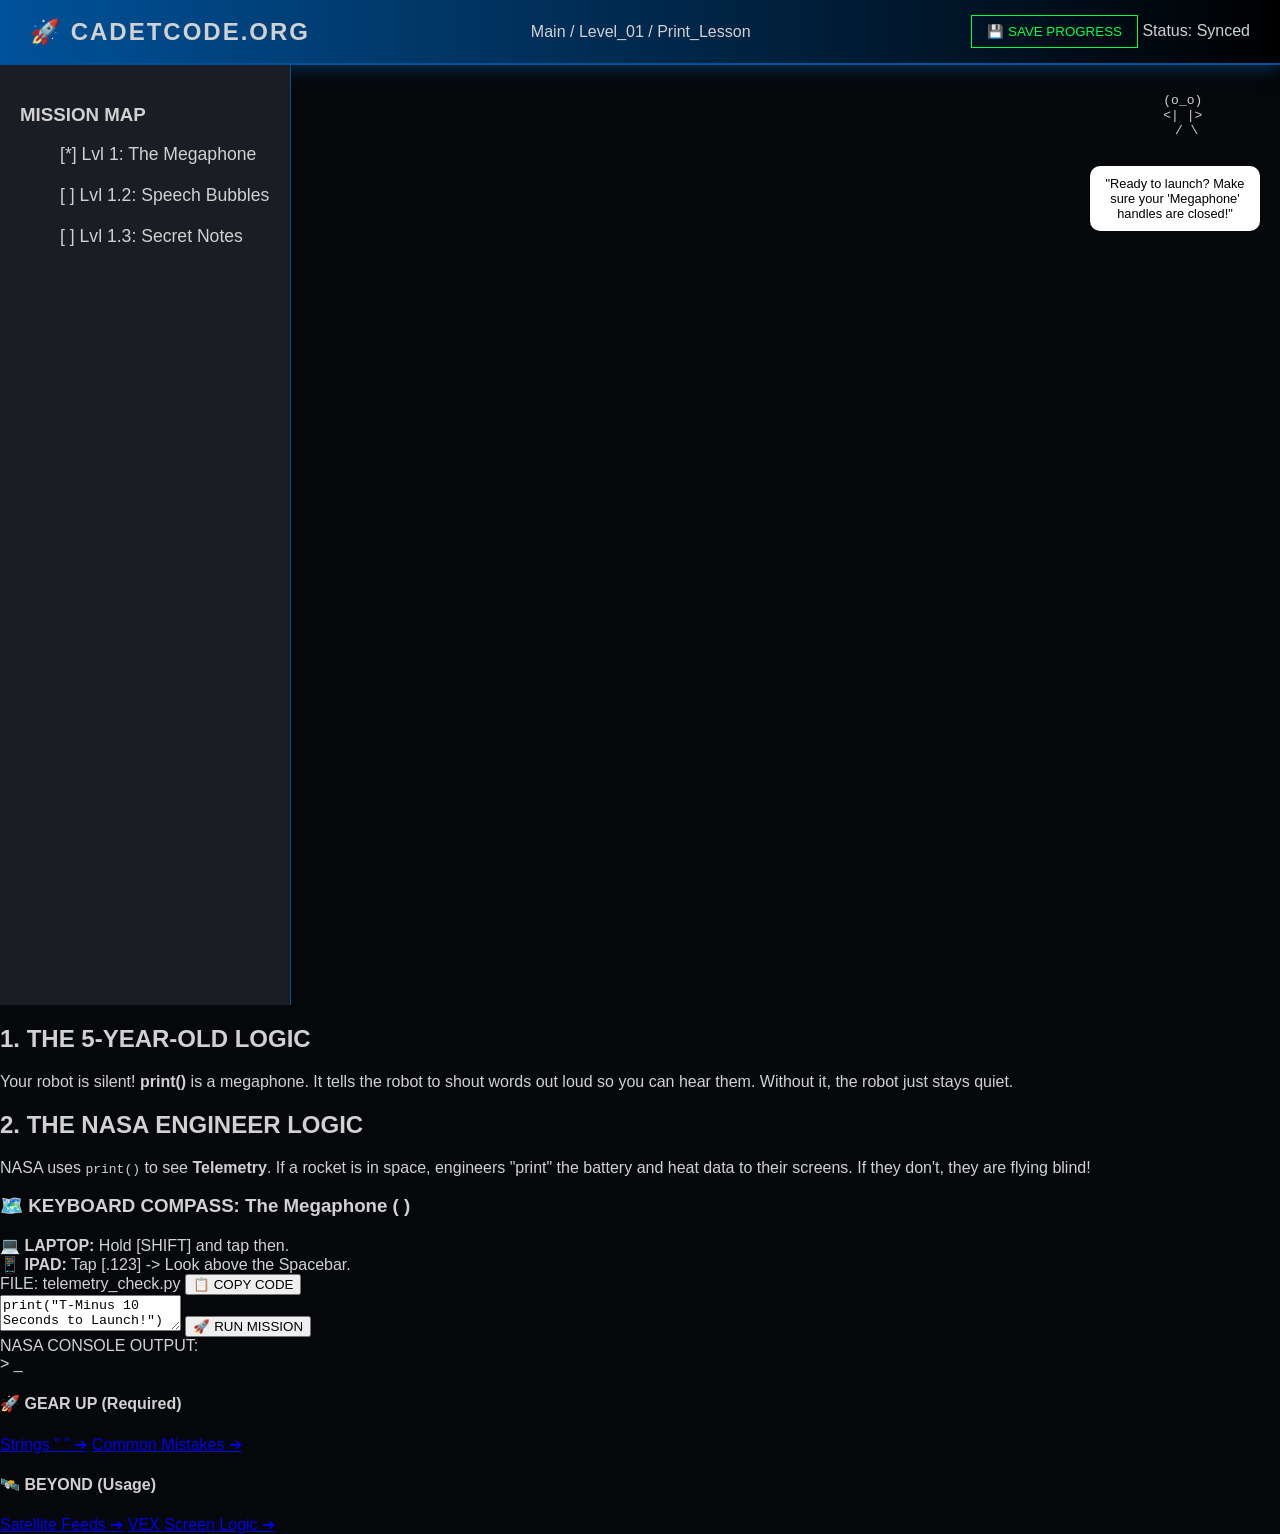
==== Level_01_Print/printlesson.html @ 0a71fd40 "Create printlesson.html" ====
<!DOCTYPE html>
<html lang="en">
<head>
    <meta charset="UTF-8">
    <meta name="viewport" content="width=device-width, initial-scale=1.0">
    <title>Level 1: The Megaphone | CadetCode.org</title>
    
    <link rel="stylesheet" href="../assets/style.css">
</head>
<body class="nasa-theme">

    <header class="mission-header">
        <div class="logo">🚀 CADETCODE.ORG</div>
        <div class="breadcrumb">Main / Level_01 / Print_Lesson</div>
        <div class="save-zone">
            <button id="saveBtn" onclick="saveMyProgress()">💾 SAVE PROGRESS</button>
            <span id="saveStatus">Status: Synced</span>
        </div>
    </header>

    <div class="main-container">
        
        <nav class="sidebar">
            <h3>MISSION MAP</h3>
            <ul>
                <li class="level-item active">
                    <a href="printlesson.html">[*] Lvl 1: The Megaphone</a>
                </li>
                <li class="level-item">
                    <a href="stringlesson.html">[ ] Lvl 1.2: Speech Bubbles</a>
                </li>
                <li class="level-item">
                    <a href="commentlesson.html">[ ] Lvl 1.3: Secret Notes</a>
                </li>
            </ul>
        </nav>

        <main class="lesson-area">
            
            <section class="explanation-box">
                <h2>1. THE 5-YEAR-OLD LOGIC</h2>
                <p>Your robot is silent! <b>print()</b> is a megaphone. It tells the robot to shout words out loud so you can hear them. Without it, the robot just stays quiet.</p>

                <h2>2. THE NASA ENGINEER LOGIC</h2>
                <p>NASA uses <code>print()</code> to see <b>Telemetry</b>. If a rocket is in space, engineers "print" the battery and heat data to their screens. If they don't, they are flying blind!</p>

                <div class="keyboard-compass">
                    <h3>🗺️ KEYBOARD COMPASS: The Megaphone ( )</h3>
                    <div class="compass-grid">
                        <div class="device-info">
                            <strong>💻 LAPTOP:</strong> Hold [SHIFT] and tap then.
                        </div>
                        <div class="device-info">
                            <strong>📱 IPAD:</strong> Tap [.123] -> Look above the Spacebar.
                        </div>
                    </div>
                </div>
            </section>

            <section class="cockpit">
                <div class="code-header">
                    <span>FILE: telemetry_check.py</span>
                    <button class="copy-btn" onclick="copyMissionCode()">📋 COPY CODE</button>
                </div>

                <textarea id="editor" spellcheck="false" oninput="liveCheck()">print("T-Minus 10 Seconds to Launch!")</textarea>

                <button class="run-btn" onclick="runMission()">🚀 RUN MISSION</button>

                <div class="terminal">
                    <div id="terminal-header">NASA CONSOLE OUTPUT:</div>
                    <div id="output">> _</div>
                </div>
            </section>

            <footer class="lesson-footer">
                <div class="link-group">
                    <h4>🚀 GEAR UP (Required)</h4>
                    <a href="stringlesson.html">Strings " " ➔</a>
                    <a href="../help/errors.html">Common Mistakes ➔</a>
                </div>
                <div class="link-group">
                    <h4>🛰️ BEYOND (Usage)</h4>
                    <a href="../NASA/satellites.html">Satellite Feeds ➔</a>
                    <a href="../Robotics/vex.html">VEX Screen Logic ➔</a>
                </div>
            </footer>
        </main>

        <aside class="stickman-corner">
            <div id="commander-stick-visual">
                <pre id="stickman-face">
  (o_o)
  <| |>
   / \
                </pre>
            </div>
            <div class="speech-bubble" id="stickman-msg">
                "Ready to launch? Make sure your 'Megaphone' handles are closed!"
            </div>
        </aside>
    </div>

    <script src="../ASCII/poses.js"></script>
    <script src="../assets/saveSystem.js"></script>
    <script src="../assets/uiLogic.js"></script>

    <script>
        function copyMissionCode() {
            const editor = document.getElementById('editor');
            editor.select();
            document.execCommand('copy');
            updateStickman("Mission code copied! Paste it in the cockpit.", "happy");
        }

        function runMission() {
            const code = document.getElementById('editor').value;
            const output = document.getElementById('output');
            
            // Checking for the right syntax
            if (code.includes('print(') && code.includes(')') && code.includes('"')) {
                // Extracts text between quotes
                const result = code.match(/"([^"]+)"/);
                output.innerText = "> " + (result ? result : "SUCCESS!");
                updateStickman("BOOM! Telemetry received. Mission Success!", "happy");
            } else {
                output.innerText = "> ERROR: Malformed Megaphone Command!";
                updateStickman("Whoops! Check your 'Parentheses' or 'Quotes'!", "warning");
            }
        }

        function liveCheck() {
            const code = document.getElementById('editor').value;
            // If they are missing the closing bracket, Stickman warns them live
            if (code.includes('(') && !code.includes(')')) {
                updateStickman("Don't forget to close the handle ')'!", "warning");
            }
        }
    </script>
</body>
</html>
---- assets/style.css ----
/* --- CORE THEME: Deep Space & Neon --- */
:root {
    --bg-black: #05070a;
    --panel-gray: #1a1d23;
    --nasa-blue: #00529b;
    --neon-green: #00ff41;
    --text-silver: #d1d1d1;
    --locked-gray: #444;
}

body {
    background-color: var(--bg-black);
    color: var(--text-silver);
    font-family: 'Segoe UI', Tahoma, Geneva, Verdana, sans-serif;
    margin: 0;
    overflow-x: hidden;
}

/* --- HEADER & MISSION CONTROL --- */
.mission-header {
    background: linear-gradient(90deg, var(--nasa-blue), #000);
    padding: 15px 30px;
    display: flex;
    justify-content: space-between;
    align-items: center;
    border-bottom: 2px solid var(--nasa-blue);
    box-shadow: 0 4px 15px rgba(0, 82, 155, 0.5);
}

.logo {
    font-weight: bold;
    letter-spacing: 2px;
    font-size: 1.5rem;
}

#saveBtn {
    background: transparent;
    border: 1px solid var(--neon-green);
    color: var(--neon-green);
    padding: 8px 15px;
    cursor: pointer;
    transition: all 0.3s ease;
}

#saveBtn:hover {
    background: var(--neon-green);
    color: black;
    box-shadow: 0 0 20px var(--neon-green);
}

/* --- SIDEBAR & HOVER BOXES --- */
.sidebar {
    width: 250px;
    background: var(--panel-gray);
    height: 100vh;
    padding: 20px;
    border-right: 1px solid var(--nasa-blue);
}

.level-item {
    position: relative;
    list-style: none;
    margin-bottom: 20px;
}

.level-item a {
    color: var(--text-silver);
    text-decoration: none;
    font-size: 1.1rem;
}

.level-item.locked a {
    color: var(--locked-gray);
    cursor: not-allowed;
}

.hover-box {
    display: none;
    position: absolute;
    left: 210px;
    top: 0;
    width: 250px;
    background: #222;
    border: 1px solid var(--neon-green);
    padding: 10px;
    z-index: 100;
    font-size: 0.9rem;
    box-shadow: 5px 5px 15px rgba(0,0,0,0.8);
}

/* --- COMMANDER STICK --- */
.stickman-corner {
    position: fixed;
    top: 80px;
    right: 20px;
    text-align: center;
}

#commander-stick pre {
    font-family: monospace;
    font-size: 1.2rem;
    color: var(--neon-green);
    text-shadow: 0 0 5px var(--neon-green);
    animation: floating 3s ease-in-out infinite;
}

.speech-bubble {
    background: white;
    color: black;
    padding: 10px;
    border-radius: 10px;
    max-width: 150px;
    font-size: 0.8rem;
    margin-top: 10px;
    position: relative;
}

/* --- ANIMATIONS --- */
@keyframes floating {
    0% { transform: translateY(0px); }
    50% { transform: translateY(-10px); }
    100% { transform: translateY(0px); }
}

/* --- HUD CARDS --- */
.hub-card {
    background: #0d1117;
    border: 1px solid #30363d;
    padding: 20px;
    border-radius: 8px;
    transition: transform 0.2s;
}

.hub-card:hover {
    transform: scale(1.02);
    border-color: var(--nasa-blue);
}
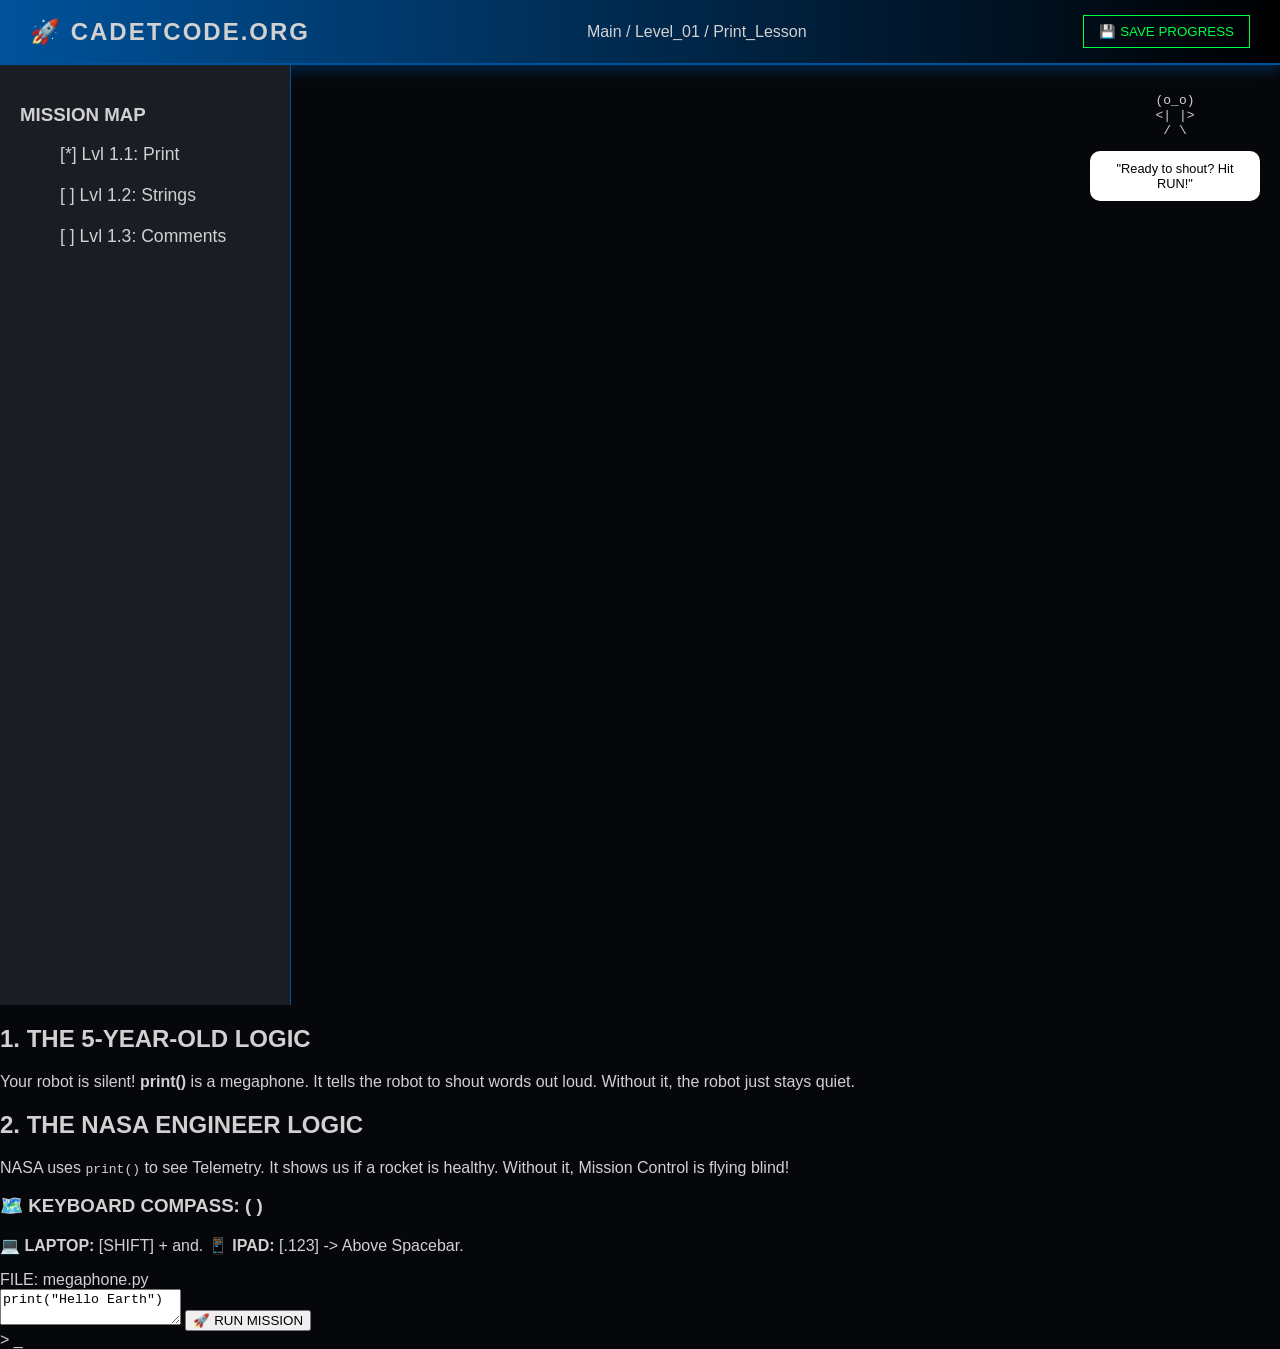
==== commit 3473ab1e: "Update printlesson.html" ====
--- a/Level_01_Print/printlesson.html
+++ b/Level_01_Print/printlesson.html
@@ -3,8 +3,7 @@
 <head>
     <meta charset="UTF-8">
     <meta name="viewport" content="width=device-width, initial-scale=1.0">
-    <title>Level 1: The Megaphone | CadetCode.org</title>
-    
+    <title>Level 1.1: The Megaphone | CadetCode.org</title>
     <link rel="stylesheet" href="../assets/style.css">
 </head>
 <body class="nasa-theme">
@@ -14,128 +13,67 @@
         <div class="breadcrumb">Main / Level_01 / Print_Lesson</div>
         <div class="save-zone">
             <button id="saveBtn" onclick="saveMyProgress()">💾 SAVE PROGRESS</button>
-            <span id="saveStatus">Status: Synced</span>
         </div>
     </header>
 
     <div class="main-container">
-        
         <nav class="sidebar">
             <h3>MISSION MAP</h3>
             <ul>
-                <li class="level-item active">
-                    <a href="printlesson.html">[*] Lvl 1: The Megaphone</a>
-                </li>
-                <li class="level-item">
-                    <a href="stringlesson.html">[ ] Lvl 1.2: Speech Bubbles</a>
-                </li>
-                <li class="level-item">
-                    <a href="commentlesson.html">[ ] Lvl 1.3: Secret Notes</a>
-                </li>
+                <li class="level-item active"><a href="printlesson.html">[*] Lvl 1.1: Print</a></li>
+                <li class="level-item"><a href="stringlesson.html">[ ] Lvl 1.2: Strings</a></li>
+                <li class="level-item"><a href="commentlesson.html">[ ] Lvl 1.3: Comments</a></li>
             </ul>
         </nav>
 
         <main class="lesson-area">
-            
             <section class="explanation-box">
                 <h2>1. THE 5-YEAR-OLD LOGIC</h2>
-                <p>Your robot is silent! <b>print()</b> is a megaphone. It tells the robot to shout words out loud so you can hear them. Without it, the robot just stays quiet.</p>
-
+                <p>Your robot is silent! <b>print()</b> is a megaphone. It tells the robot to shout words out loud. Without it, the robot just stays quiet.</p>
                 <h2>2. THE NASA ENGINEER LOGIC</h2>
-                <p>NASA uses <code>print()</code> to see <b>Telemetry</b>. If a rocket is in space, engineers "print" the battery and heat data to their screens. If they don't, they are flying blind!</p>
-
+                <p>NASA uses <code>print()</code> to see Telemetry. It shows us if a rocket is healthy. Without it, Mission Control is flying blind!</p>
                 <div class="keyboard-compass">
-                    <h3>🗺️ KEYBOARD COMPASS: The Megaphone ( )</h3>
-                    <div class="compass-grid">
-                        <div class="device-info">
-                            <strong>💻 LAPTOP:</strong> Hold [SHIFT] and tap then.
-                        </div>
-                        <div class="device-info">
-                            <strong>📱 IPAD:</strong> Tap [.123] -> Look above the Spacebar.
-                        </div>
-                    </div>
+                    <h3>🗺️ KEYBOARD COMPASS: ( )</h3>
+                    <p><b>💻 LAPTOP:</b> [SHIFT] + and. <b>📱 IPAD:</b> [.123] -> Above Spacebar.</p>
                 </div>
             </section>
 
             <section class="cockpit">
-                <div class="code-header">
-                    <span>FILE: telemetry_check.py</span>
-                    <button class="copy-btn" onclick="copyMissionCode()">📋 COPY CODE</button>
-                </div>
-
-                <textarea id="editor" spellcheck="false" oninput="liveCheck()">print("T-Minus 10 Seconds to Launch!")</textarea>
-
+                <div class="code-header"><span>FILE: megaphone.py</span></div>
+                <textarea id="editor" spellcheck="false" oninput="liveCheck()">print("Hello Earth")</textarea>
                 <button class="run-btn" onclick="runMission()">🚀 RUN MISSION</button>
-
                 <div class="terminal">
-                    <div id="terminal-header">NASA CONSOLE OUTPUT:</div>
                     <div id="output">> _</div>
+                    <div id="next-zone" style="display:none; margin-top:20px;">
+                        <button class="launch-btn" onclick="window.location.href='stringlesson.html'">🚀 NEXT MISSION: SPEECH BUBBLES ➔</button>
+                    </div>
                 </div>
             </section>
-
-            <footer class="lesson-footer">
-                <div class="link-group">
-                    <h4>🚀 GEAR UP (Required)</h4>
-                    <a href="stringlesson.html">Strings " " ➔</a>
-                    <a href="../help/errors.html">Common Mistakes ➔</a>
-                </div>
-                <div class="link-group">
-                    <h4>🛰️ BEYOND (Usage)</h4>
-                    <a href="../NASA/satellites.html">Satellite Feeds ➔</a>
-                    <a href="../Robotics/vex.html">VEX Screen Logic ➔</a>
-                </div>
-            </footer>
         </main>
 
         <aside class="stickman-corner">
-            <div id="commander-stick-visual">
-                <pre id="stickman-face">
-  (o_o)
-  <| |>
-   / \
-                </pre>
-            </div>
-            <div class="speech-bubble" id="stickman-msg">
-                "Ready to launch? Make sure your 'Megaphone' handles are closed!"
-            </div>
+            <pre id="stickman-face">  (o_o)  <br>  <| |>  <br>   / \   </pre>
+            <div class="speech-bubble" id="stickman-msg">"Ready to shout? Hit RUN!"</div>
         </aside>
     </div>
 
     <script src="../ASCII/poses.js"></script>
     <script src="../assets/saveSystem.js"></script>
     <script src="../assets/uiLogic.js"></script>
-
     <script>
-        function copyMissionCode() {
-            const editor = document.getElementById('editor');
-            editor.select();
-            document.execCommand('copy');
-            updateStickman("Mission code copied! Paste it in the cockpit.", "happy");
-        }
-
         function runMission() {
             const code = document.getElementById('editor').value;
             const output = document.getElementById('output');
-            
-            // Checking for the right syntax
-            if (code.includes('print(') && code.includes(')') && code.includes('"')) {
-                // Extracts text between quotes
-                const result = code.match(/"([^"]+)"/);
-                output.innerText = "> " + (result ? result : "SUCCESS!");
-                updateStickman("BOOM! Telemetry received. Mission Success!", "happy");
+            if (code.includes('print(') && code.includes(')')) {
+                output.innerText = "> Hello Earth";
+                updateStickman("Mission Success! Megaphone is working.", "happy");
+                document.getElementById('next-zone').style.display = "block";
             } else {
-                output.innerText = "> ERROR: Malformed Megaphone Command!";
-                updateStickman("Whoops! Check your 'Parentheses' or 'Quotes'!", "warning");
+                output.innerText = "> ERROR: System Silent!";
+                updateStickman("Check your handles ( )!", "warning");
             }
         }
-
-        function liveCheck() {
-            const code = document.getElementById('editor').value;
-            // If they are missing the closing bracket, Stickman warns them live
-            if (code.includes('(') && !code.includes(')')) {
-                updateStickman("Don't forget to close the handle ')'!", "warning");
-            }
-        }
+        function liveCheck() { if(document.getElementById('editor').value.includes('(')) updateStickman("Nice handles!", "typing"); }
     </script>
 </body>
 </html>
